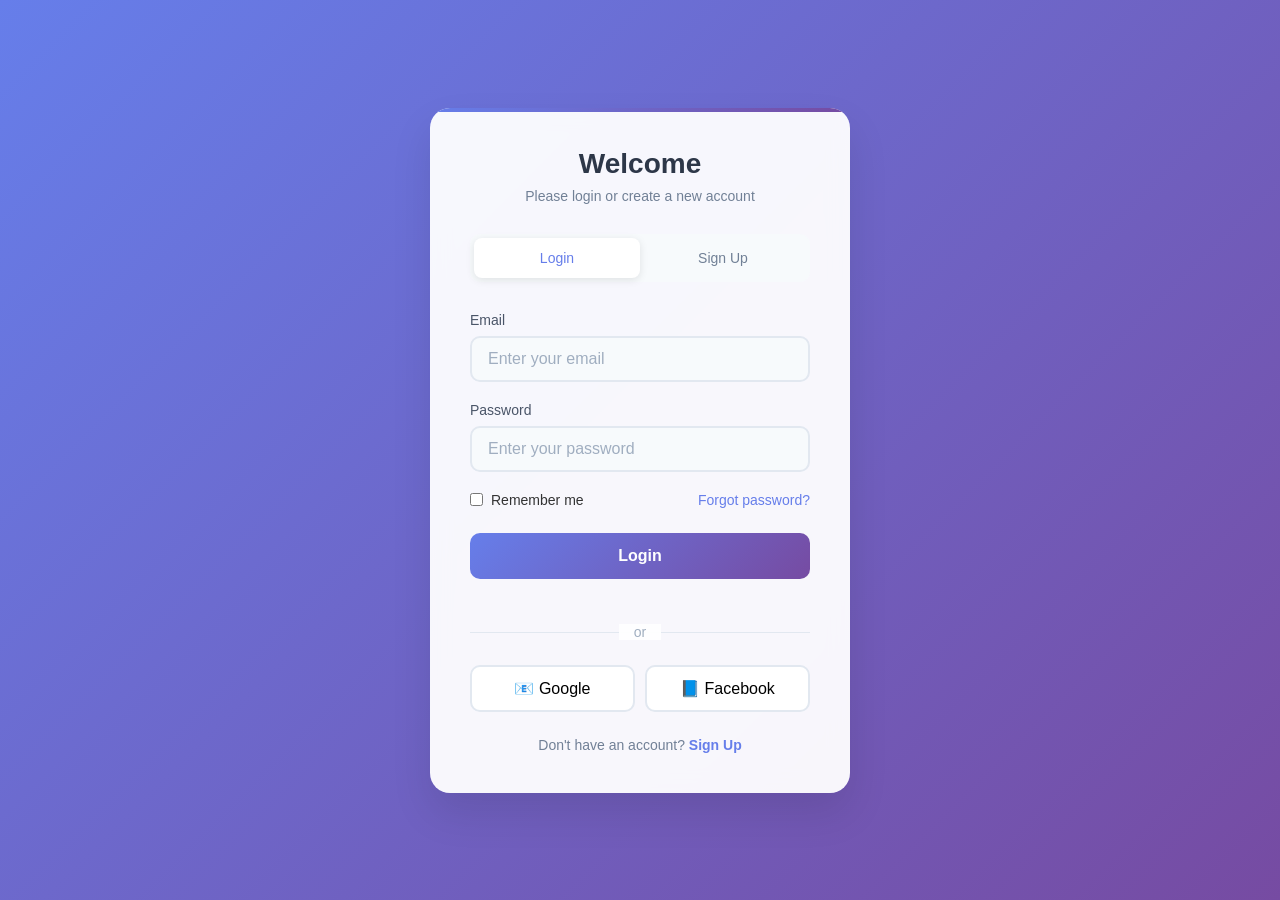
==== seproject.html @ 72ec1a7c "Add files via upload" ====
<!DOCTYPE html>
<html lang="en">
<head>
    <meta charset="UTF-8">
    <meta name="viewport" content="width=device-width, initial-scale=1.0">
    <title>Welcome - Login or Sign Up</title>
    <style>
        * {
            margin: 0;
            padding: 0;
            box-sizing: border-box;
        }

        body {
            font-family: 'Segoe UI', Tahoma, Geneva, Verdana, sans-serif;
            background: linear-gradient(135deg, #667eea 0%, #764ba2 100%);
            min-height: 100vh;
            display: flex;
            align-items: center;
            justify-content: center;
            color: #333;
        }

        .auth-container {
            background: rgba(255, 255, 255, 0.95);
            backdrop-filter: blur(10px);
            padding: 40px;
            border-radius: 20px;
            box-shadow: 0 20px 40px rgba(0, 0, 0, 0.1);
            width: 100%;
            max-width: 420px;
            text-align: center;
            position: relative;
            overflow: hidden;
        }

        .auth-container::before {
            content: '';
            position: absolute;
            top: 0;
            left: 0;
            right: 0;
            height: 4px;
            background: linear-gradient(90deg, #667eea, #764ba2);
        }

        .auth-header {
            margin-bottom: 30px;
        }

        .auth-header h1 {
            font-size: 28px;
            font-weight: 600;
            color: #2d3748;
            margin-bottom: 8px;
        }

        .auth-header p {
            color: #718096;
            font-size: 14px;
        }

        .form-container {
            display: none;
        }

        .form-container.active {
            display: block;
        }

        .form-group {
            margin-bottom: 20px;
            text-align: left;
        }

        .form-group label {
            display: block;
            margin-bottom: 8px;
            font-weight: 500;
            color: #4a5568;
            font-size: 14px;
        }

        .form-group input {
            width: 100%;
            padding: 12px 16px;
            border: 2px solid #e2e8f0;
            border-radius: 10px;
            font-size: 16px;
            transition: all 0.3s ease;
            background: #f7fafc;
        }

        .form-group input:focus {
            outline: none;
            border-color: #667eea;
            background: white;
            box-shadow: 0 0 0 3px rgba(102, 126, 234, 0.1);
        }

        .form-group input::placeholder {
            color: #a0aec0;
        }

        .remember-forgot {
            display: flex;
            justify-content: space-between;
            align-items: center;
            margin-bottom: 25px;
            font-size: 14px;
        }

        .remember-me {
            display: flex;
            align-items: center;
            gap: 8px;
        }

        .remember-me input[type="checkbox"] {
            width: auto;
            margin: 0;
        }

        .forgot-password {
            color: #667eea;
            text-decoration: none;
            font-weight: 500;
            transition: color 0.3s ease;
        }

        .forgot-password:hover {
            color: #5a67d8;
            text-decoration: underline;
        }

        .auth-btn {
            width: 100%;
            padding: 14px;
            background: linear-gradient(135deg, #667eea 0%, #764ba2 100%);
            color: white;
            border: none;
            border-radius: 10px;
            font-size: 16px;
            font-weight: 600;
            cursor: pointer;
            transition: all 0.3s ease;
            margin-bottom: 20px;
        }

        .auth-btn:hover {
            transform: translateY(-2px);
            box-shadow: 0 10px 20px rgba(102, 126, 234, 0.3);
        }

        .auth-btn:active {
            transform: translateY(0);
        }

        .divider {
            margin: 25px 0;
            position: relative;
            text-align: center;
            color: #a0aec0;
            font-size: 14px;
        }

        .divider::before {
            content: '';
            position: absolute;
            top: 50%;
            left: 0;
            right: 0;
            height: 1px;
            background: #e2e8f0;
            z-index: 1;
        }

        .divider span {
            background: rgba(255, 255, 255, 0.95);
            padding: 0 15px;
            position: relative;
            z-index: 2;
        }

        .social-login {
            display: flex;
            gap: 10px;
            margin-bottom: 25px;
        }

        .social-btn {
            flex: 1;
            padding: 12px;
            border: 2px solid #e2e8f0;
            border-radius: 10px;
            background: white;
            cursor: pointer;
            transition: all 0.3s ease;
            font-size: 16px;
            display: flex;
            align-items: center;
            justify-content: center;
            gap: 8px;
        }

        .social-btn:hover {
            border-color: #cbd5e0;
            background: #f7fafc;
        }

        .switch-form {
            color: #718096;
            font-size: 14px;
        }

        .switch-form a {
            color: #667eea;
            text-decoration: none;
            font-weight: 600;
            transition: color 0.3s ease;
        }

        .switch-form a:hover {
            text-decoration: underline;
        }

        .auth-tabs {
            display: flex;
            margin-bottom: 30px;
            background: #f7fafc;
            border-radius: 10px;
            padding: 4px;
        }

        .auth-tab {
            flex: 1;
            padding: 12px;
            text-align: center;
            border-radius: 8px;
            cursor: pointer;
            font-weight: 500;
            font-size: 14px;
            transition: all 0.3s ease;
            color: #718096;
        }

        .auth-tab.active {
            background: white;
            color: #667eea;
            box-shadow: 0 2px 8px rgba(0, 0, 0, 0.1);
        }

        @media (max-width: 480px) {
            .auth-container {
                margin: 20px;
                padding: 30px 25px;
            }
        }
    </style>
</head>
<body>
    <div class="auth-container">
        <div class="auth-header">
            <h1>Welcome</h1>
            <p>Please login or create a new account</p>
        </div>

        <div class="auth-tabs">
            <div class="auth-tab active" onclick="showLogin()">Login</div>
            <div class="auth-tab" onclick="showSignup()">Sign Up</div>
        </div>

        <div id="loginForm" class="form-container active">
            <form id="loginFormElement">
                <div class="form-group">
                    <label for="loginEmail">Email</label>
                    <input type="email" id="loginEmail" name="email" placeholder="Enter your email" required>
                </div>
                
                <div class="form-group">
                    <label for="loginPassword">Password</label>
                    <input type="password" id="loginPassword" name="password" placeholder="Enter your password" required>
                </div>
                
                <div class="remember-forgot">
                    <label class="remember-me">
                        <input type="checkbox" name="remember">
                        Remember me
                    </label>
                    <a href="#" class="forgot-password">Forgot password?</a>
                </div>
                
                <button type="submit" class="auth-btn">Login</button>
            </form>
            
            <div class="divider">
                <span>or</span>
            </div>
            
            <div class="social-login">
                <button class="social-btn" onclick="socialLogin('google')">
                    📧 Google
                </button>
                <button class="social-btn" onclick="socialLogin('facebook')">
                    📘 Facebook
                </button>
            </div>
            
            <div class="switch-form">
                Don't have an account? <a href="#" onclick="showSignup()">Sign Up</a>
            </div>
        </div>

        <div id="signupForm" class="form-container">
            <form id="signupFormElement">
                <div class="form-group">
                    <label for="signupName">Full Name</label>
                    <input type="text" id="signupName" name="name" placeholder="Enter your full name" required>
                </div>
                
                <div class="form-group">
                    <label for="signupEmail">Email</label>
                    <input type="email" id="signupEmail" name="email" placeholder="Enter your email" required>
                </div>
                
                <div class="form-group">
                    <label for="signupPassword">Password</label>
                    <input type="password" id="signupPassword" name="password" placeholder="Create a password" required>
                </div>
                
                <div class="form-group">
                    <label for="confirmPassword">Confirm Password</label>
                    <input type="password" id="confirmPassword" name="confirmPassword" placeholder="Confirm your password" required>
                </div>
                
                <div class="remember-forgot">
                    <label class="remember-me">
                        <input type="checkbox" name="terms" required>
                        I agree to the terms and conditions
                    </label>
                </div>
                
                <button type="submit" class="auth-btn">Sign Up</button>
            </form>
            
            <div class="divider">
                <span>or</span>
            </div>
            
            <div class="social-login">
                <button class="social-btn" onclick="socialLogin('google')">
                    📧 Google
                </button>
                <button class="social-btn" onclick="socialLogin('apple')">
                    🍎 Apple
                </button>
            </div>
            
            <div class="switch-form">
                Already have an account? <a href="#" onclick="showLogin()">Login</a>
            </div>
        </div>
    </div>

    <script>
        function showLogin() {
            document.getElementById('loginForm').classList.add('active');
            document.getElementById('signupForm').classList.remove('active');
            document.querySelectorAll('.auth-tab')[0].classList.add('active');
            document.querySelectorAll('.auth-tab')[1].classList.remove('active');
        }

        function showSignup() {
            document.getElementById('signupForm').classList.add('active');
            document.getElementById('loginForm').classList.remove('active');
            document.querySelectorAll('.auth-tab')[1].classList.add('active');
            document.querySelectorAll('.auth-tab')[0].classList.remove('active');
        }

        document.getElementById('loginFormElement').addEventListener('submit', function(e) {
            e.preventDefault();
            
            const email = document.getElementById('loginEmail').value;
            const password = document.getElementById('loginPassword').value;
            
            if (!email || !password) {
                alert('Please fill in all fields');
                return;
            }
            
            const btn = document.querySelector('#loginForm .auth-btn');
            btn.textContent = 'Logging in...';
            btn.disabled = true;
            
            setTimeout(() => {
                alert('Login successful!');
                btn.textContent = 'Login';
                btn.disabled = false;
                // window.location.href = '/dashboard';
            }, 1500);
        });

        document.getElementById('signupFormElement').addEventListener('submit', function(e) {
            e.preventDefault();
            
            const name = document.getElementById('signupName').value;
            const email = document.getElementById('signupEmail').value;
            const password = document.getElementById('signupPassword').value;
            const confirmPassword = document.getElementById('confirmPassword').value;
            
            if (!name || !email || !password || !confirmPassword) {
                alert('Please fill in all fields');
                return;
            }
            
            if (password !== confirmPassword) {
                alert('Passwords do not match');
                return;
            }
            
            if (password.length < 6) {
                alert('Password must be at least 6 characters');
                return;
            }
            
            const btn = document.querySelector('#signupForm .auth-btn');
            btn.textContent = 'Signing up...';
            btn.disabled = true;
            
            setTimeout(() => {
                alert('Account created successfully!');
                btn.textContent = 'Sign Up';
                btn.disabled = false;
                // window.location.href = '/dashboard';
            }, 1500);
        });

        function socialLogin(platform) {
            const platformNames = {
                'google': 'Google',
                'facebook': 'Facebook',
                'apple': 'Apple'
            };
            alert(`Sign in with ${platformNames[platform] || platform} functionality coming soon`);
        }
    </script>
</body>
</html>
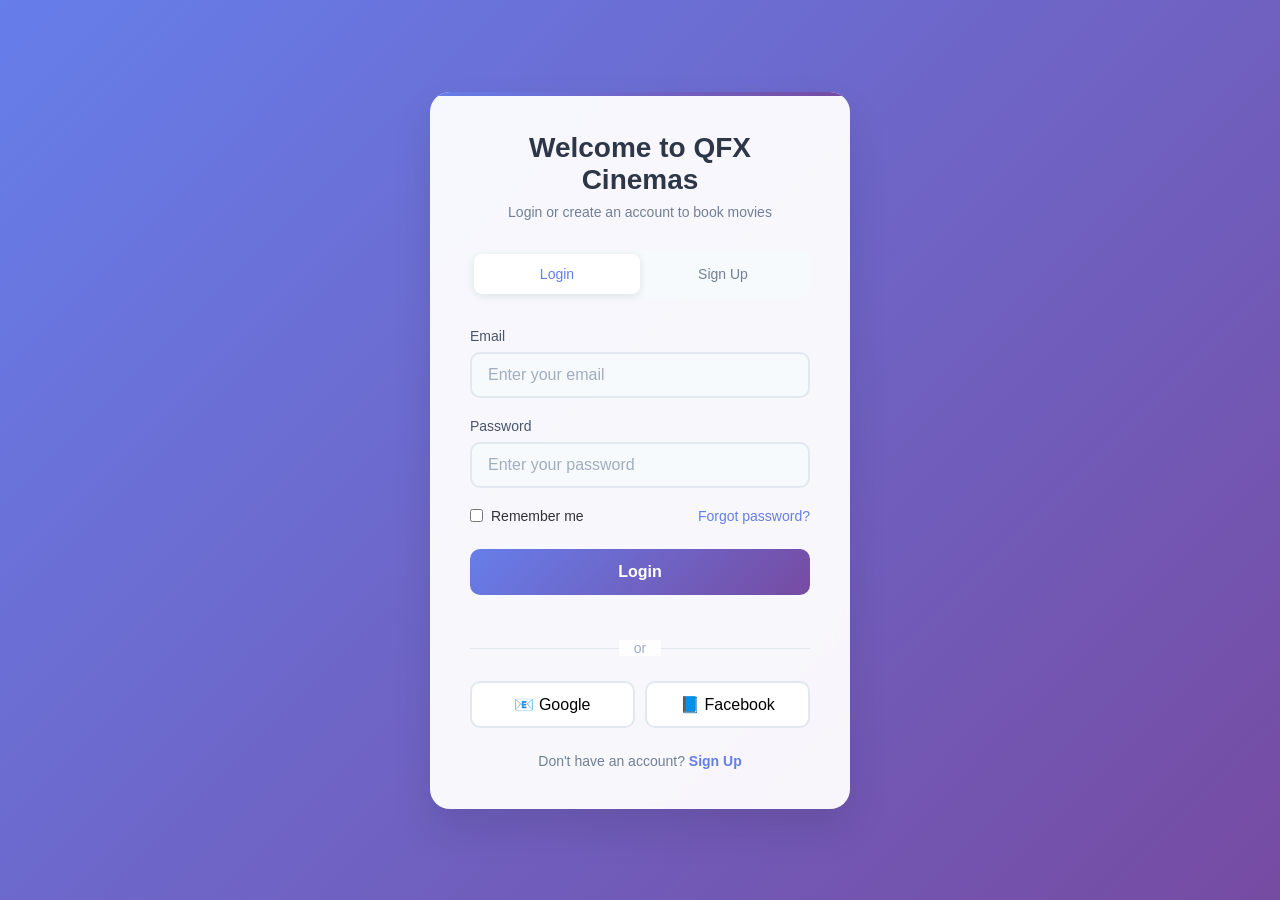
==== commit 3009a3b3: "Auto-commit: Agent tool execution" ====
--- a/seproject.html
+++ b/seproject.html
@@ -261,8 +261,8 @@
 <body>
     <div class="auth-container">
         <div class="auth-header">
-            <h1>Welcome</h1>
-            <p>Please login or create a new account</p>
+            <h1>Welcome to QFX Cinemas</h1>
+            <p>Login or create an account to book movies</p>
         </div>
 
         <div class="auth-tabs">
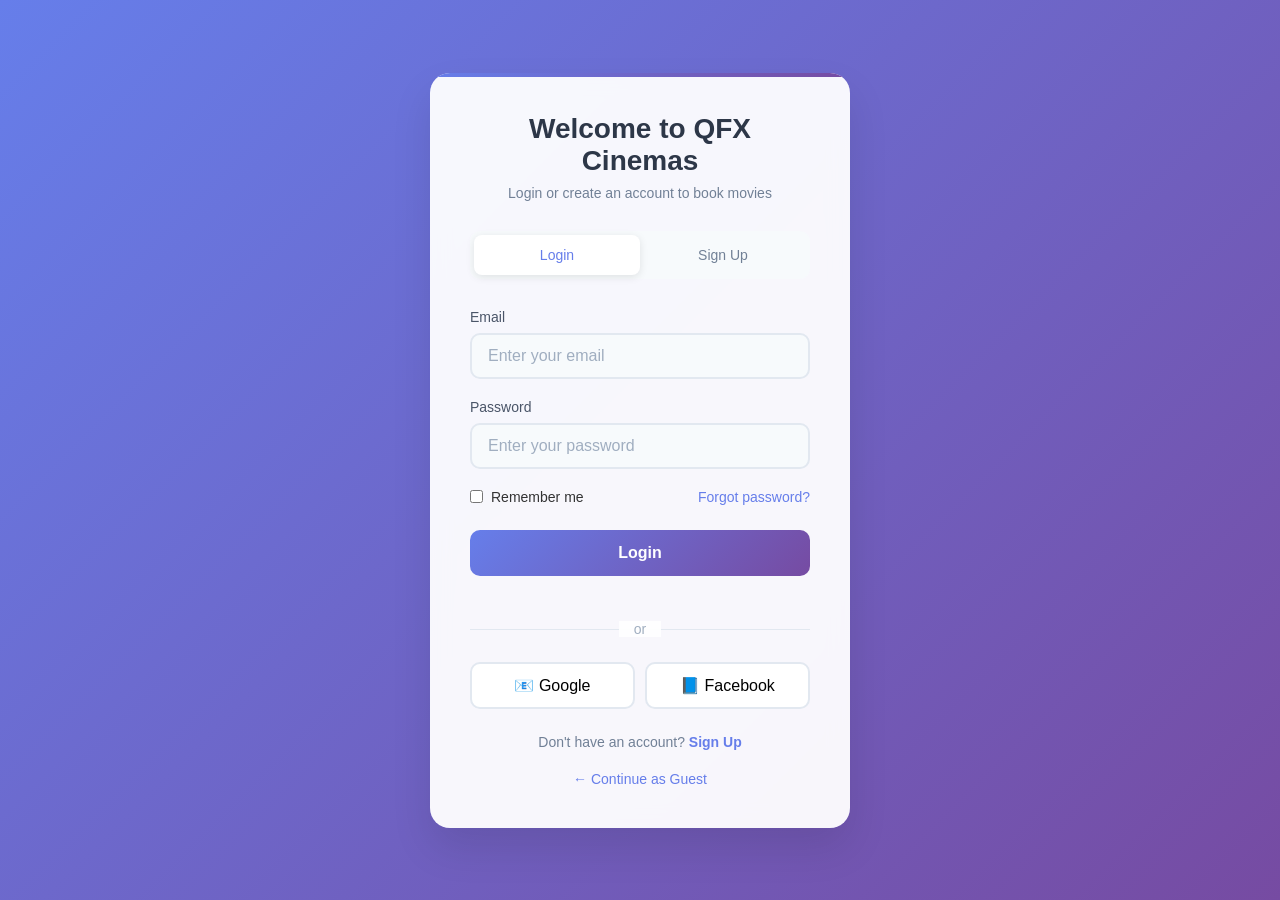
==== commit c234d2d1: "Auto-commit: Agent tool execution" ====
--- a/seproject.html
+++ b/seproject.html
@@ -309,6 +309,12 @@
             <div class="switch-form">
                 Don't have an account? <a href="#" onclick="showSignup()">Sign Up</a>
             </div>
+
+            <div style="margin-top: 20px; text-align: center;">
+                <a href="index.html" style="color: #667eea; text-decoration: none; font-size: 14px;">
+                    ← Continue as Guest
+                </a>
+            </div>
         </div>
 
         <div id="signupForm" class="form-container">
